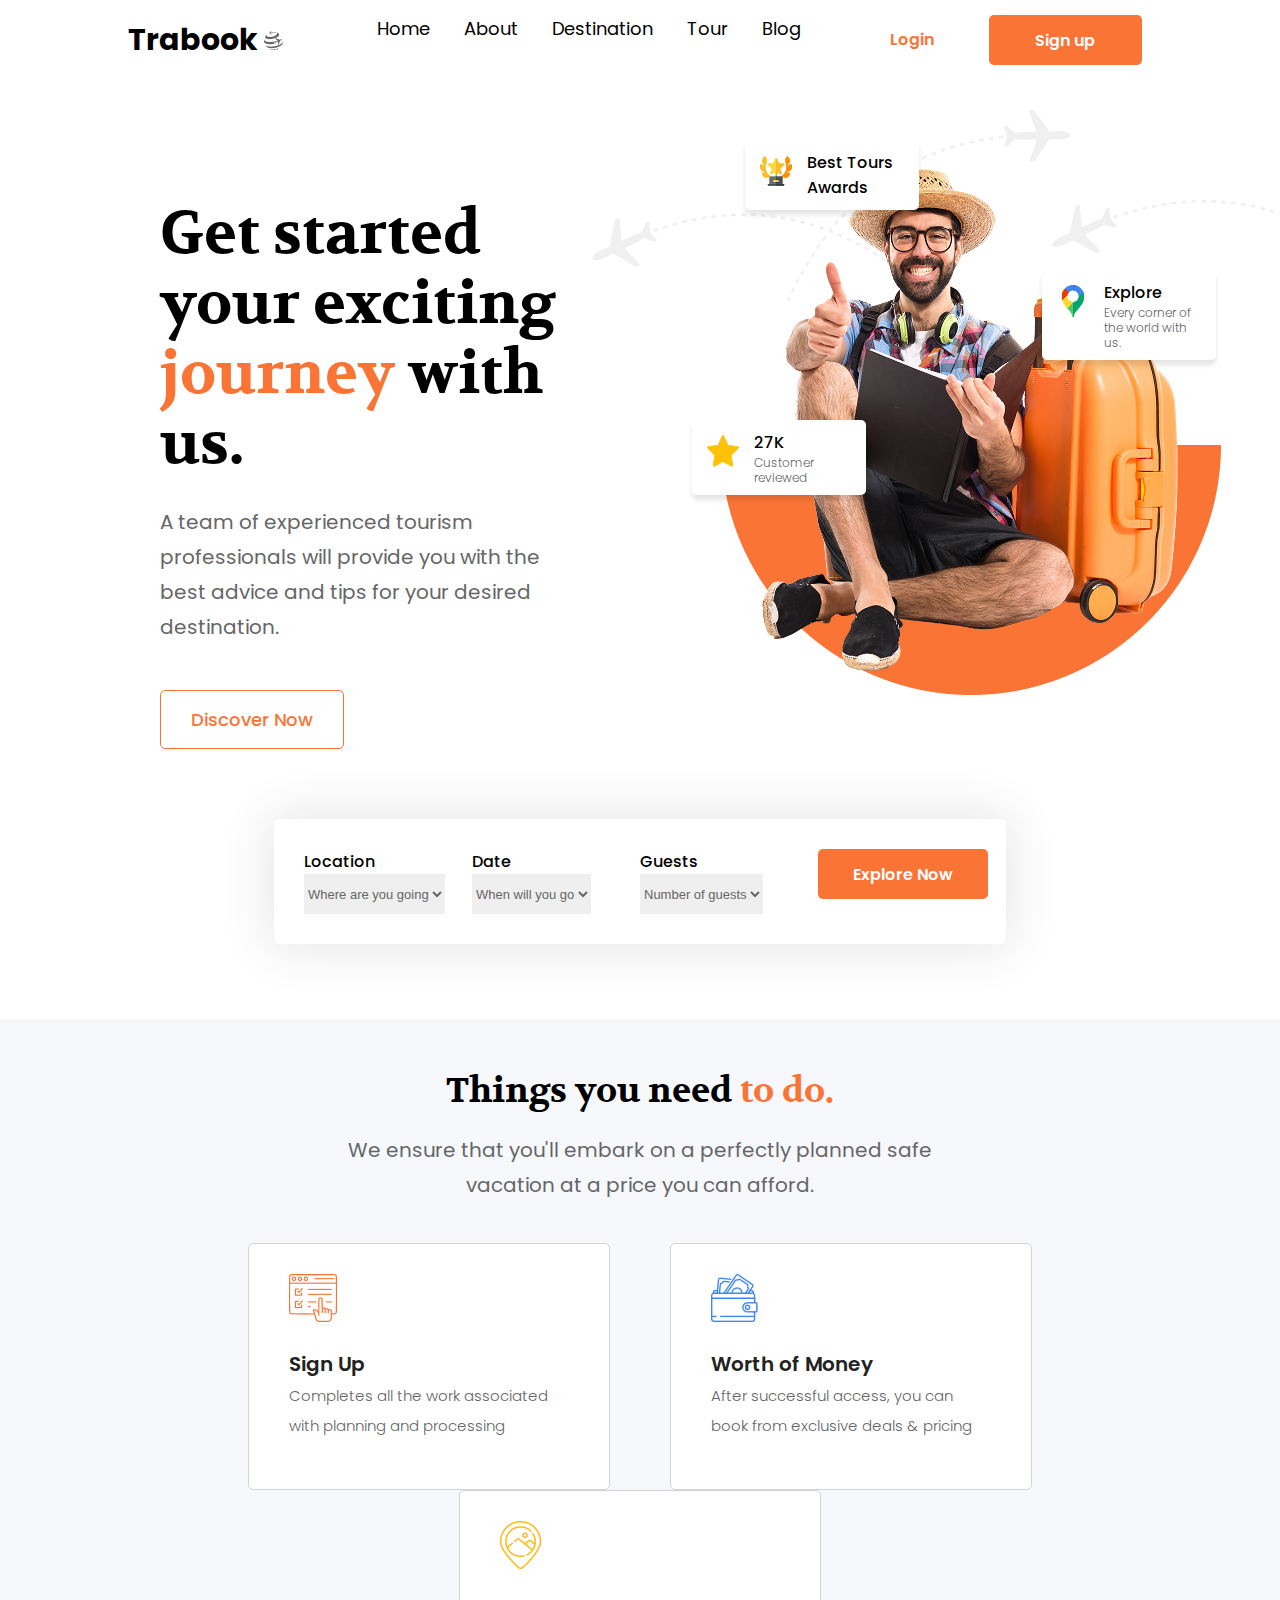
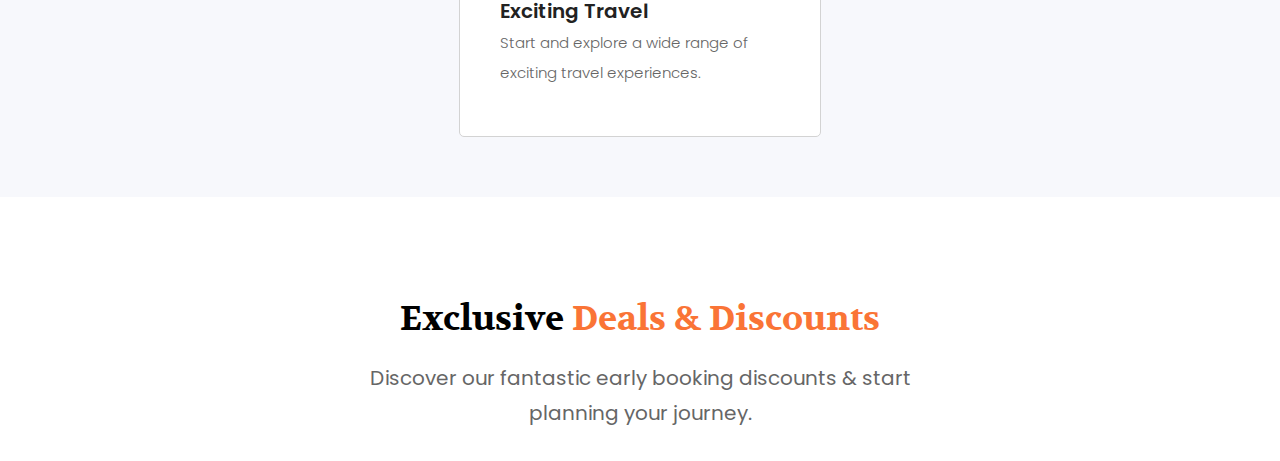
==== html-css-task/index.html @ b2afc5a8 "commit for html/css task" ====
<!DOCTYPE html>
<html lang="en">

<head>
    <meta charset="UTF-8">
    <meta name="viewport" content="width=device-width, initial-scale=1.0">
    <meta http-equiv="X-UA-Compatible" content="ie=edge">

    <!-- Preconnect to improve loading time -->
    <link rel="preconnect" href="https://fonts.googleapis.com">
    <link rel="preconnect" href="https://fonts.gstatic.com" crossorigin>

    <!-- Font links -->
    <link href="https://fonts.googleapis.com/css2?family=Volkhov:ital,wght@0,400;0,700;1,400;1,700&display=swap" rel="stylesheet">
    <link href="https://fonts.googleapis.com/css2?family=Poppins:wght@100;200;300;400;500;600;700;800;900&display=swap" rel="stylesheet">

    <!-- External CSS -->
    <link rel="stylesheet" href="index.css">

    <title>Trabook</title>
</head>

<body>

    <!-- Header Section -->
    <header>
        <nav>
            <div class="logo">
                Trabook&nbsp;<span><img src="logo.png" alt="logo"></span>
            </div>
            <ul class="nav-links">
                <li><a href="#">Home</a></li>
                <li><a href="#">About</a></li>
                <li><a href="#">Destination</a></li>
                <li><a href="#">Tour</a></li>
                <li><a href="#">Blog</a></li>
            </ul>
            <a href="#" class="btn">Login</a>
            <button class="btn-primary">Sign up</button>
        </nav>
    </header>

    <!-- Landing Page Section -->
    <section class="landing">
        <section class="landing-text">
            <div class="primary-text">Get started your exciting <span>journey</span> with us.</div>
            <div class="secondary-text">A team of experienced tourism professionals will provide you with the best advice and tips for your desired destination.</div>
            <a href="#">Discover Now</a>
        </section>

        <section class="landing-img">
            <img src="landing-img1.png" alt="landing-img" class="image1">

            <!-- Cards Section -->
            <section class="card">
                <div class="card-1">
                    <div class="card-icon"><img src="icon-trophy.png" alt="card-icon"></div>
                    <div>Best Tours Awards</div>
                </div>
                <div class="card-2">
                    <div class="card-icon"><img src="icon-maps.png" alt="card-icon"></div>
                    <div>Explore <br> <span>Every corner of the world with us.</span></div>
                </div>
                <div class="card-3">
                    <div class="card-icon"><img src="icon-star.png" alt="card-icon"></div>
                    <div>27K <br> <span>Customer reviewed</span></div>
                </div>
            </section>
        </section>

        <!-- Explore Form Section -->
        <section class="explore-form">
            <div>
                <label for="location">Location</label><br>
                <select name="locations" id="location-select">
                    <option value="">Where are you going</option>
                    <option value="venice">Venice</option>
                    <option value="cat">Amsterdam</option>
                    <option value="hamster">Paris</option>
                    <option value="parrot">Hamburg</option>
                    <option value="spider">Bangkok</option>
                </select>
            </div>
            <div>
                <label for="location">Date</label><br>
                <select name="locations" id="date-select">
                    <option value="">When will you go</option>
                    <option value="venice">Venice</option>
                    <option value="cat">Amsterdam</option>
                    <option value="hamster">Paris</option>
                    <option value="parrot">Hamburg</option>
                    <option value="spider">Bangkok</option>
                </select>
            </div>
            <div>
                <label for="location">Guests</label><br>
                <select name="locations" id="guests-select">
                    <option value="">Number of guests</option>
                    <option value="venice">Venice</option>
                    <option value="cat">Amsterdam</option>
                    <option value="hamster">Paris</option>
                    <option value="parrot">Hamburg</option>
                    <option value="spider">Bangkok</option>
                </select>
            </div>
            <div>
                <button class="btn-primary">Explore Now</button>
            </div>
        </section>
    </section>

    <!-- Tour Section -->
    <section class="tour">
        <section class="tour-text">
            <div class="primary-text">Things you need <span>to do.</span></div>
            <div class="secondary-text">We ensure that you'll embark on a perfectly planned safe vacation at a price you can afford.</div>
        </section>

        <section class="tour-cards">
            <div class="tour-card">
                <div class="card-icon"><img src="icon-signup.png" alt="card icon"></div>
                <p>Sign Up <br> <span>Completes all the work associated with planning and processing</span></p>
            </div>
            <div class="tour-card">
                <div class="card-icon"><img src="icon-wallet.png" alt="card icon"></div>
                <p>Worth of Money <br> <span>After successful access, you can book from exclusive deals & pricing</span></p>
            </div>
            <div class="tour-card">
                <div class="card-icon"><img src="icon-explore.png" alt="card icon"></div>
                <p>Exciting Travel <br> <span>Start and explore a wide range of exciting travel experiences.</span></p>
            </div>
        </section>
    </section>

    <!-- Discount Section -->
    <section class="discount">
        <section class="discount-text">
            <div class="primary-text">Exclusive <span>Deals &amp; Discounts</span></div>
            <div class="secondary-text">Discover our fantastic early booking discounts & start planning your journey.</div>
        </section>
    </section>
    <!-- Vacation Plans Section -->
    <!-- Reviews Section -->
    <!-- Blogs Section -->
    <!-- News Letter Form Section -->
    <!-- Footer Section -->

</body>

</html>
---- html-css-task/index.css ----
body {
    margin: 0;
    font-family: "Poppins", serif;
}


.primary-text {
    font-family: 'Volkhov', serif;
    font-weight: bold;
}
.primary-text span {
    color: #FA7436;
}

.secondary-text {
    font-size: 20px;
    line-height: 35px;
    color: #666666;
}

/* header stylings */
header {
    background-color: white;
    padding: 15px 0;
    width: 100%;
    text-align: center;
    position: fixed;
    z-index: 10;
}

nav {
    display: flex;
    justify-content: space-between;
    max-width: 80%;
    margin: 0 auto;
}

nav .btn,
.btn-primary {
    font-size: medium;
    font-weight: 600;
    padding: 12px 35px;
    margin: 0 10px;
    text-decoration: none;
    border-radius: 5px;
    font-family: "Poppins", serif;
}

nav .btn {
    color: #FA7436;
}

nav .btn:hover, .btn-primary:hover {
    outline: 1px solid #FA7436;
    box-shadow: 0px 5px 10px 0px #FFA07A;
}

.btn-primary {
    height: 50px;
    width: 170px;
    background-color: #FA7436;
    border: none;
    color: white;
}

.logo {
    display: flex;
    justify-content: center;
    align-items: center;
    color: black;
    font-size: 30px;
    font-weight: bolder;
}

.nav-links {
    margin: 0 0 0 50px;
    width: 60%;
    list-style: none;
    padding: 0;
}

.nav-links li {
    display: inline;
    margin: 0 15px;
}

.nav-links li a {
    color: black;
    text-decoration: none;
    font-size: 18px;
}

.nav-links li a:hover {
    text-decoration: underline;
}

/* landing component */
.landing {
    display: flex;
    flex-wrap: wrap;
    width: 75%;
    height: 100%;
    margin: 0 auto;
}

.landing-text {
    width: 45%;
    padding: 200px 0 25px;
}

.landing-text .primary-text {
    font-size: 60px;
    line-height: 70px;
}

.landing-text .secondary-text {
    margin: 25px 0;
    width: 90%;
}

.landing-text a {
    margin: 20px 0;
    display: inline-block;
    padding: 15px 30px;
    text-decoration: none;
    background-color: white;
    border: 1px solid #FA7436;
    border-radius: 5px;
    font-size: large;
    font-weight: 500;
    color: #FA7436;
}

.landing-text a:hover {
    background-color: #FA7436;
    color: white;
}

.landing-img {
    width: 50%;
    height: 100%;
    position: relative;
}

.landing-img .image1 {
    margin-top: 110px;
}

.landing-img .card {
    position: absolute;
    left: 0;
    top: 0;
    width: 100%;
    z-index: 1;
    padding: 80px 0;
}

.landing-img .card-1, .landing-img .card-2, .landing-img .card-3 {
    width: 30%;
    display: flex;
    gap: 15px;
    margin: 60px auto;
    padding: 10px 15px;
    border-radius: 5px;
    background-color: white;
    box-shadow: 0 5px 5px rgba(0, 0, 0, 0.1);
    font-weight: 500;
}

.landing-img .card-2 {
    margin-left: 450px;
}

.landing-img .card-3 {
    margin-left: 100px;
}

.card span {
    font-weight: 300;
    font-size: 12px;
    line-height: 15px;
    display: block;
    color: #666666;
}

.card .card-icon {
    padding: 5px 0;
}

/* Explore form */
.explore-form {
    display: flex;
    flex-wrap: wrap;
    padding: 30px;
    width: 70%;
    margin: 25px auto;
    border-radius: 5px;
    box-shadow: 0px 0px 50px 5px rgba(0, 0, 0, 0.1);
}

.explore-form div {
    width: 25%;
    margin: 0 auto;
}

.explore-form label {
    font-weight: 500;
}

.explore-form select {
    font-size: 13px;
    height: 40px;
    border: none;
    color: #666666;
}

/* Tour component */
.tour {
    width: 100%;
    margin: 50px 0;
    background-color: #F7F8FC;
}

.tour-text, .discount-text {
    width: 50%;
    margin: 0 auto;
    padding: 50px 50px 10px;
}

.tour-text .primary-text, .discount-text .primary-text {
    font-size: 35px;
    text-align: center;
}

.tour-text .secondary-text, .discount-text .secondary-text {
    text-align: center;
    padding: 20px;
}

.tour-cards {
    display: flex;
    flex-wrap: wrap;
    justify-content: center;
    padding: 10px 50px 60px;
}

.tour-card {
    width: 280px;
    margin: 0 30px;
    background-color: white;
    border-radius: 5px;
    border: 1px solid lightgray;
    padding: 30px 40px;
    display: flex;
    flex-direction: column;
}

.tour-card:hover {
    box-shadow: 0 0 10px 1px rgba(0, 0, 0, 0.1);
}

.tour-card .card-icon {
    height: 35%;
}

.tour-card p {
    margin-top: 20px;
    color: #222222;
    font-weight: 600;
    font-size: 20px;
}

.tour-card p span {
    color: #666666;
    font-size: 15px;
    font-weight: 350;
}
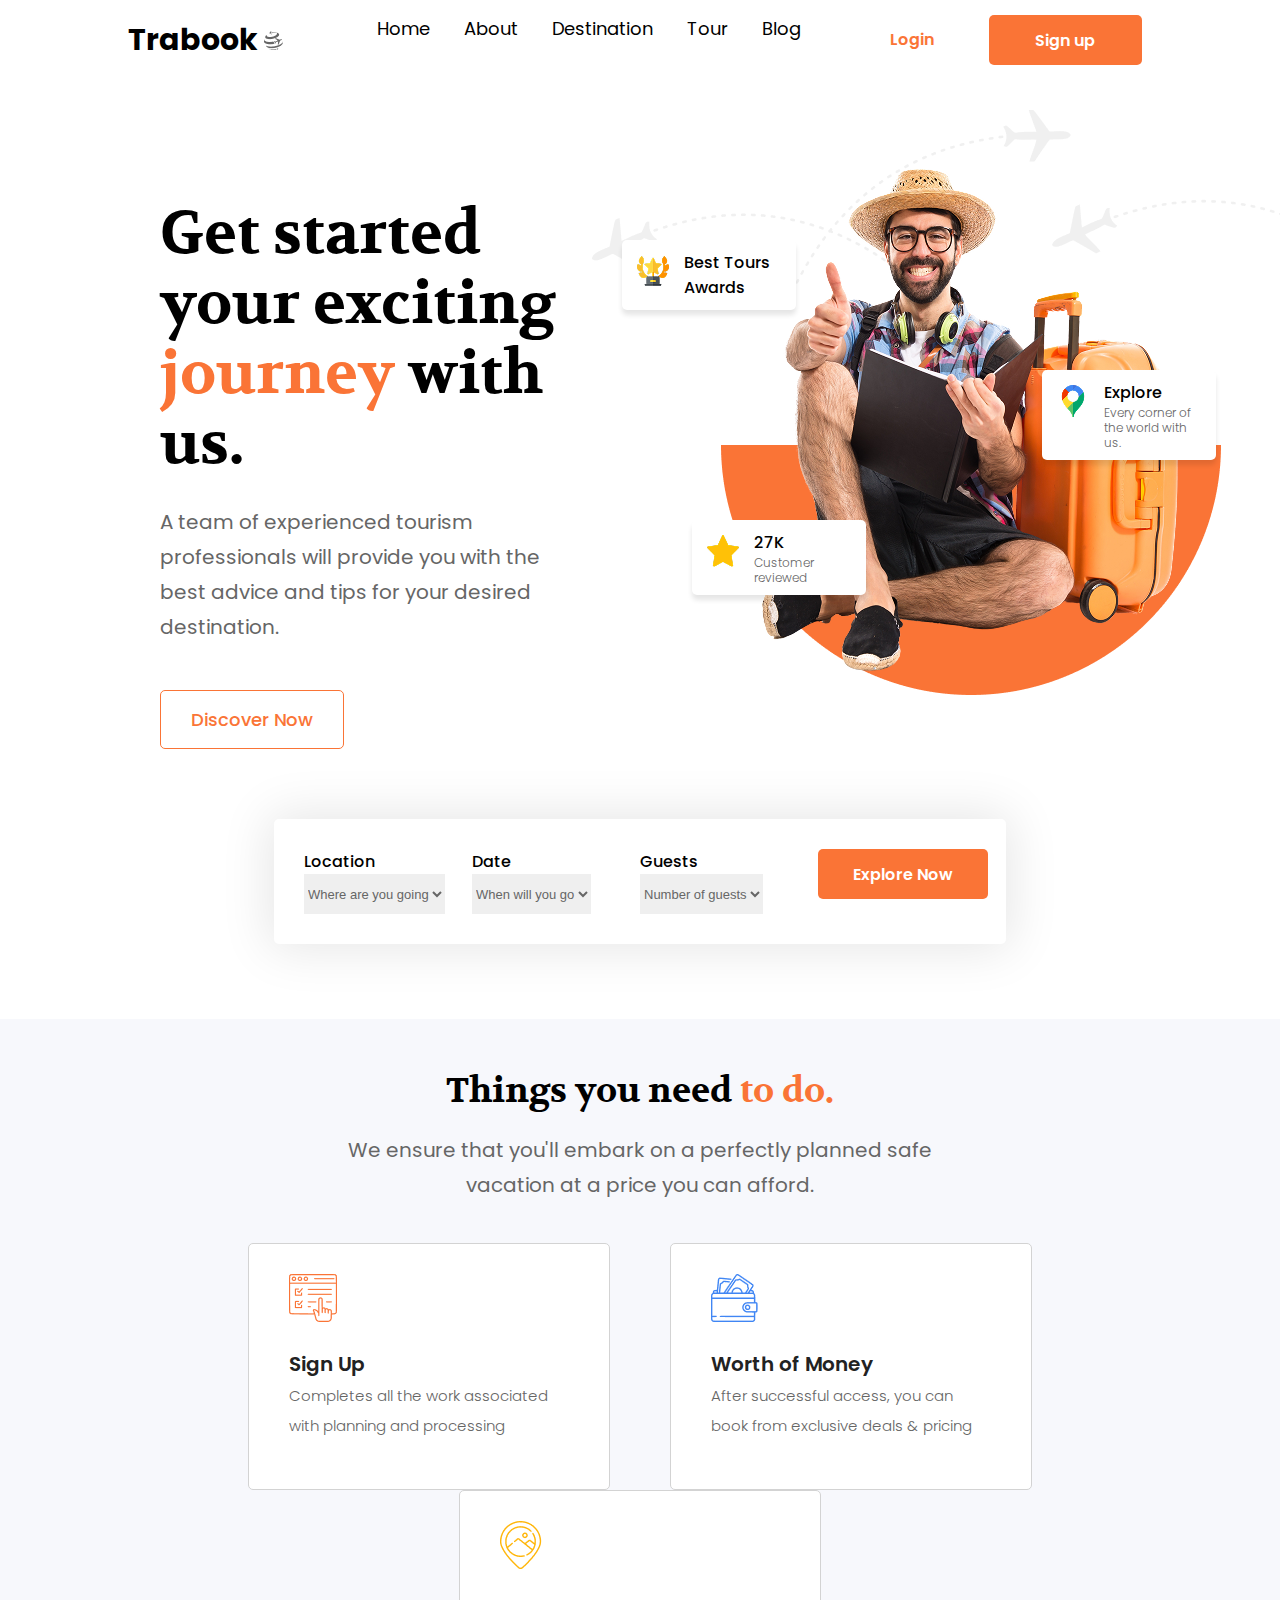
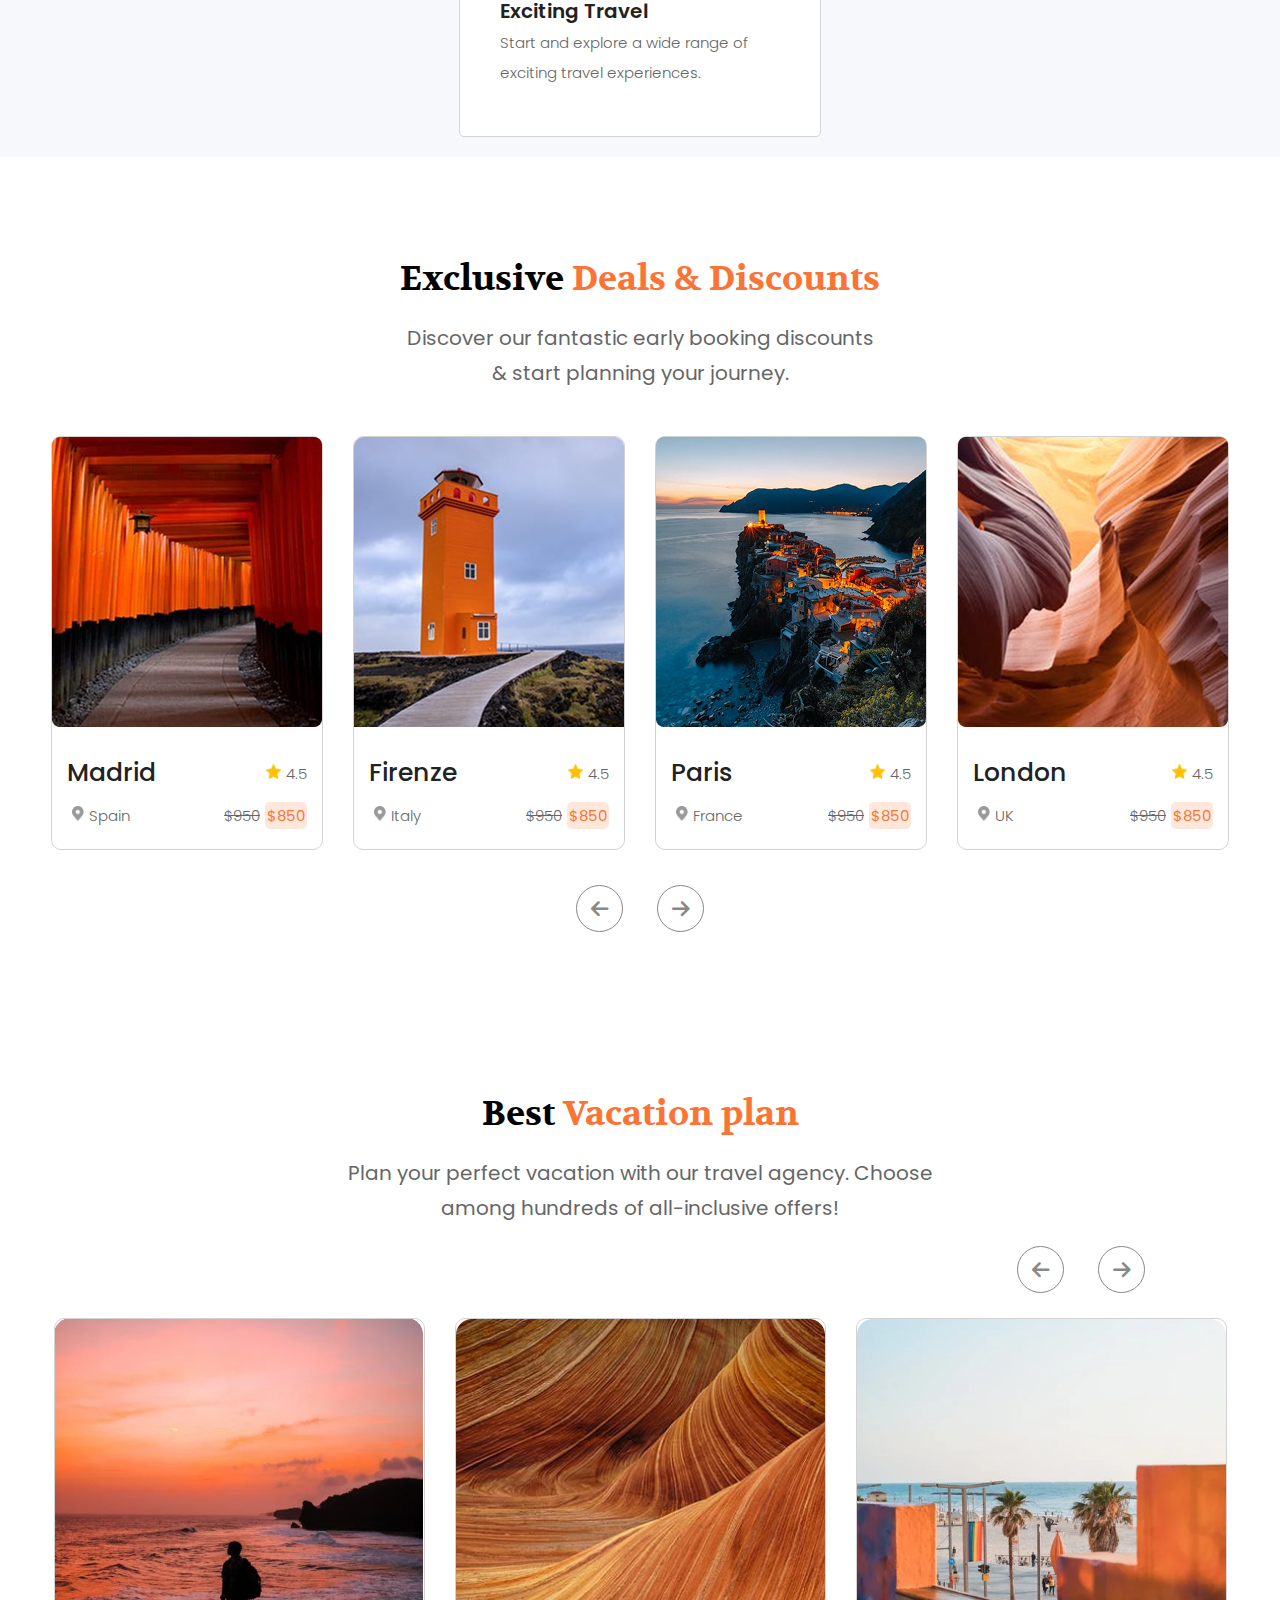
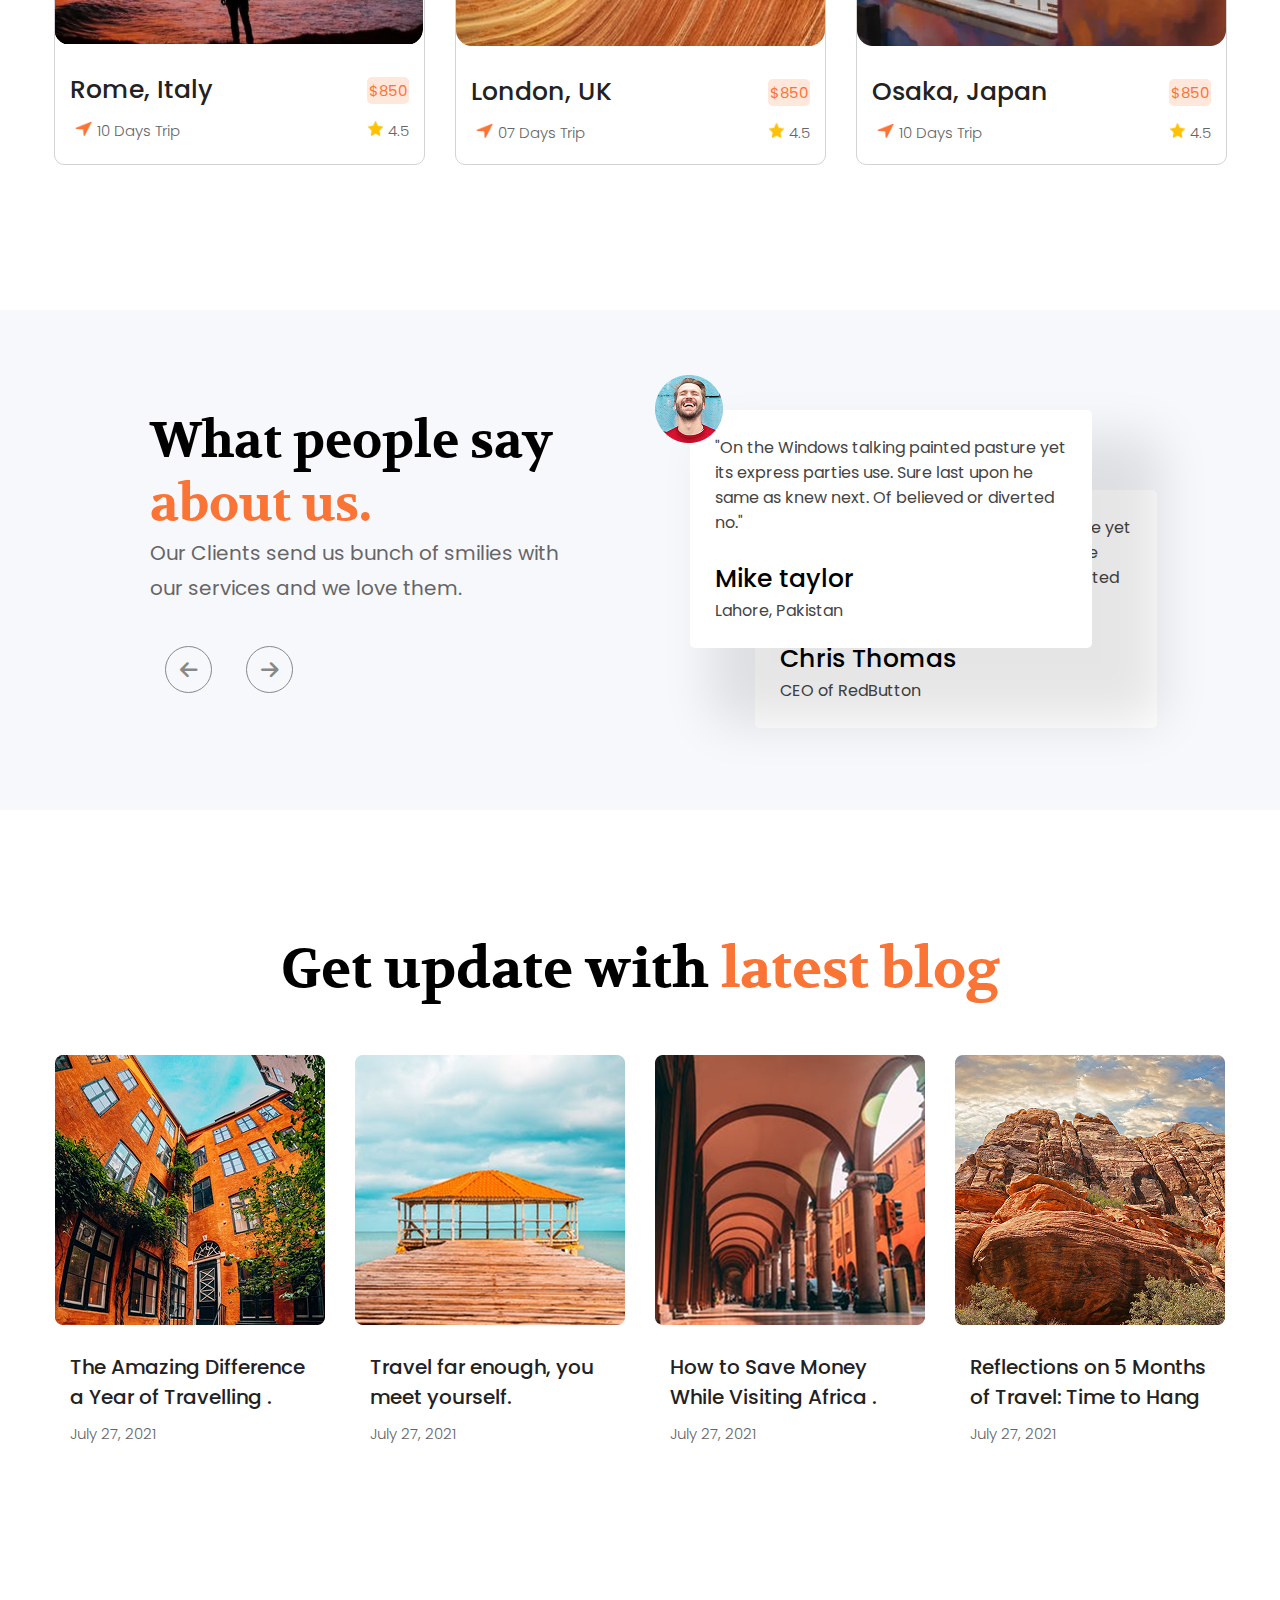
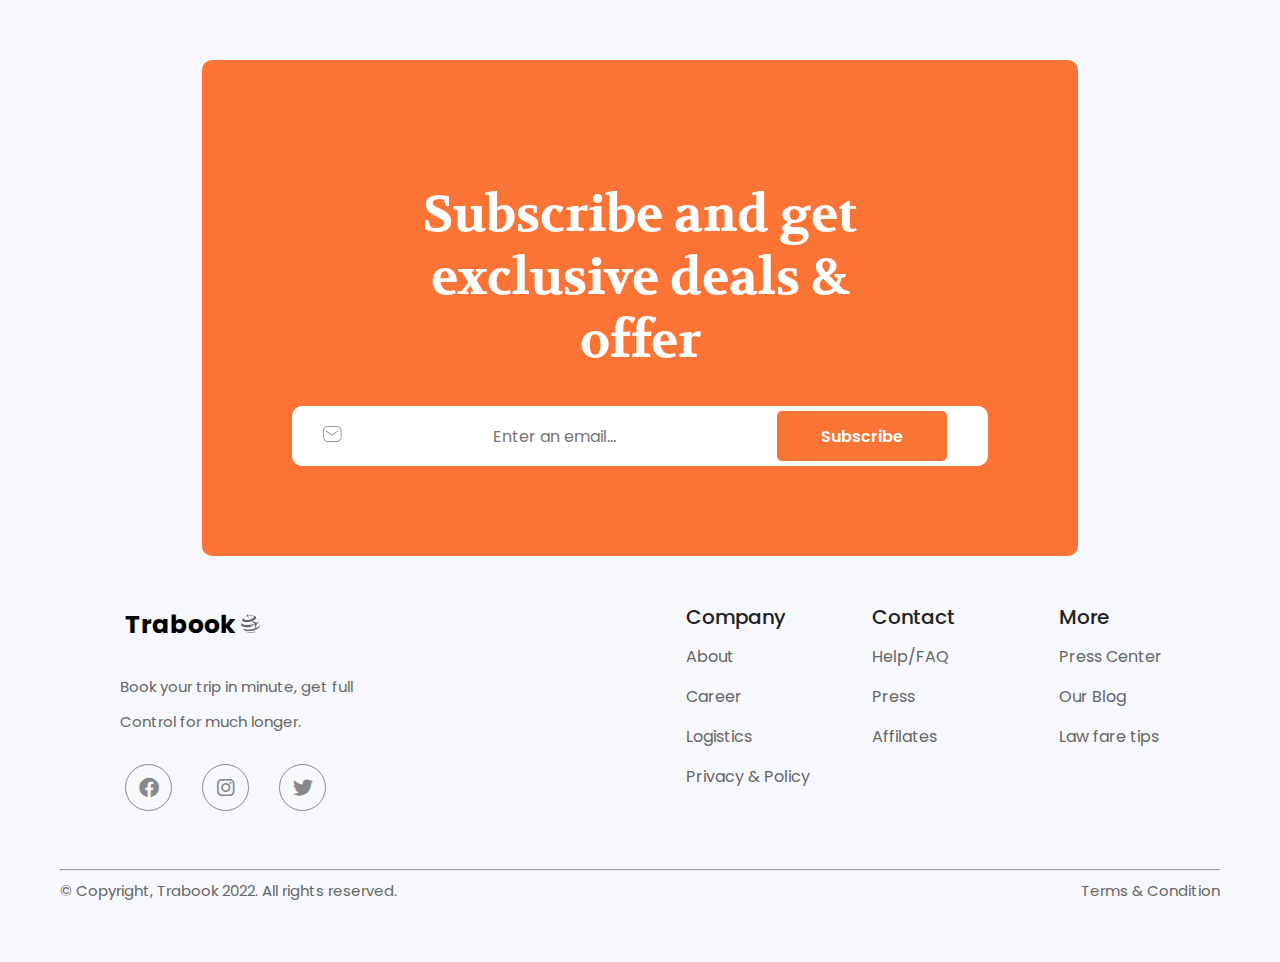
==== commit 11431043: "updated html/css task" ====
--- a/html-css-task/index.html
+++ b/html-css-task/index.html
@@ -13,9 +13,10 @@
     <!-- Font links -->
     <link href="https://fonts.googleapis.com/css2?family=Volkhov:ital,wght@0,400;0,700;1,400;1,700&display=swap" rel="stylesheet">
     <link href="https://fonts.googleapis.com/css2?family=Poppins:wght@100;200;300;400;500;600;700;800;900&display=swap" rel="stylesheet">
+    <link rel="stylesheet" href="https://cdnjs.cloudflare.com/ajax/libs/font-awesome/6.0.0-beta3/css/all.min.css">
 
     <!-- External CSS -->
-    <link rel="stylesheet" href="index.css">
+    <link rel="stylesheet" href="styles.css">
 
     <title>Trabook</title>
 </head>
@@ -26,7 +27,7 @@
     <header>
         <nav>
             <div class="logo">
-                Trabook&nbsp;<span><img src="logo.png" alt="logo"></span>
+                Trabook&nbsp;<span><img src="asserts/logo.png" alt="logo"></span>
             </div>
             <ul class="nav-links">
                 <li><a href="#">Home</a></li>
@@ -49,20 +50,20 @@
         </section>
 
         <section class="landing-img">
-            <img src="landing-img1.png" alt="landing-img" class="image1">
+            <img src="asserts/landing-img1.png" alt="landing-img" class="image1">
 
             <!-- Cards Section -->
-            <section class="card">
+            <section class="landing-card">
                 <div class="card-1">
-                    <div class="card-icon"><img src="icon-trophy.png" alt="card-icon"></div>
+                    <div class="card-icon"><img src="asserts/icon-trophy.png" alt="card-icon"></div>
                     <div>Best Tours Awards</div>
                 </div>
                 <div class="card-2">
-                    <div class="card-icon"><img src="icon-maps.png" alt="card-icon"></div>
+                    <div class="card-icon"><img src="asserts/icon-maps.png" alt="card-icon"></div>
                     <div>Explore <br> <span>Every corner of the world with us.</span></div>
                 </div>
                 <div class="card-3">
-                    <div class="card-icon"><img src="icon-star.png" alt="card-icon"></div>
+                    <div class="card-icon"><img src="asserts/icon-star.png" alt="card-icon"></div>
                     <div>27K <br> <span>Customer reviewed</span></div>
                 </div>
             </section>
@@ -116,17 +117,17 @@
             <div class="secondary-text">We ensure that you'll embark on a perfectly planned safe vacation at a price you can afford.</div>
         </section>
 
-        <section class="tour-cards">
-            <div class="tour-card">
-                <div class="card-icon"><img src="icon-signup.png" alt="card icon"></div>
+        <section class="card-section">
+            <div class="tour-card card">
+                <div class="card-icon"><img src="asserts/icon-signup.png" alt="card icon"></div>
                 <p>Sign Up <br> <span>Completes all the work associated with planning and processing</span></p>
             </div>
-            <div class="tour-card">
-                <div class="card-icon"><img src="icon-wallet.png" alt="card icon"></div>
+            <div class="tour-card card">
+                <div class="card-icon"><img src="asserts/icon-wallet.png" alt="card icon"></div>
                 <p>Worth of Money <br> <span>After successful access, you can book from exclusive deals & pricing</span></p>
             </div>
-            <div class="tour-card">
-                <div class="card-icon"><img src="icon-explore.png" alt="card icon"></div>
+            <div class="tour-card card">
+                <div class="card-icon"><img src="asserts/icon-explore.png" alt="card icon"></div>
                 <p>Exciting Travel <br> <span>Start and explore a wide range of exciting travel experiences.</span></p>
             </div>
         </section>
@@ -136,14 +137,261 @@
     <section class="discount">
         <section class="discount-text">
             <div class="primary-text">Exclusive <span>Deals &amp; Discounts</span></div>
-            <div class="secondary-text">Discover our fantastic early booking discounts & start planning your journey.</div>
+            <div class="secondary-text">Discover our fantastic early booking discounts <br> & start planning your journey.</div>
+            <div class="card-section">
+                <div class="discount-card card">
+                    <div><img src="asserts/madrid.png" alt="madrid image"></div>
+                    <div class="card-info">
+                        <div>
+                            <span class="place">Madrid</span>  
+                            <span><img src="asserts/icon-star.png" alt="rating icon" class="icon">4.5</span>
+                        </div>
+                        <div>
+                            <span><img src="asserts/location-icon.png" alt="location-icon" class="icon">Spain</span>
+                            <span class="price">&#36;950<span>&#36;850</span></span>
+                        </div>                        
+                    </div>
+                </div>
+                <div class="discount-card card">
+                    <div><img src="asserts/firenzo.png" alt="madrid image"></div>
+                    <div class="card-info">
+                        <div>
+                            <span class="place">Firenze</span>  
+                            <span><img src="asserts/icon-star.png" alt="rating icon" class="icon">4.5</span>
+                        </div>
+                        <div>
+                            <span><img src="asserts/location-icon.png" alt="location-icon" class="icon">Italy</span>
+                            <span class="price">&#36;950<span>&#36;850</span></span>
+                        </div>                        
+                    </div>
+                </div>
+                <div class="discount-card card">
+                    <div><img src="asserts/paris.png" alt="madrid image"></div>
+                    <div class="card-info">
+                        <div>
+                            <span class="place">Paris</span>  
+                            <span><img src="asserts/icon-star.png" alt="rating icon" class="icon">4.5</span>
+                        </div>
+                        <div>
+                            <span><img src="asserts/location-icon.png" alt="location-icon" class="icon">France</span>
+                            <span class="price">&#36;950<span>&#36;850</span></span>
+                        </div>                        
+                    </div>
+                </div>
+                <div class="discount-card card">
+                    <div><img src="asserts/london.png" alt="madrid image"></div>
+                    <div class="card-info">
+                        <div>
+                            <span class="place">London</span>  
+                            <span><img src="asserts/icon-star.png" alt="rating icon" class="icon">4.5</span>
+                        </div>
+                        <div>
+                            <span><img src="asserts/location-icon.png" alt="location-icon" class="icon">UK</span>
+                            <span class="price">&#36;950<span>&#36;850</span></span>
+                        </div>                        
+                    </div>
+                </div>
+            </div>
+            <div class="slider">
+                <a href="#"><i class="fa-solid fa-arrow-left"></i></a>
+                <a href="#"><i class="fa-solid fa-arrow-right"></i></a>
+            </div>            
         </section>
     </section>
     <!-- Vacation Plans Section -->
+    <section class="plans">
+        <section class="plans-text">
+            <div class="primary-text">Best <span>Vacation plan</span></div>
+            <div class="secondary-text">Plan your perfect vacation with our travel agency. Choose among hundreds of all-inclusive offers! </div>
+            <div class="slider">
+                <a href="#"><i class="fa-solid fa-arrow-left"></i></a>
+                <a href="#"><i class="fa-solid fa-arrow-right"></i></a>
+            </div> 
+            <div class="card-section">
+                <div class="discount-card card">
+                    <div><img src="asserts/rome.png" alt="rome image"></div>
+                    <div class="card-info">
+                        <div>
+                            <span class="place">Rome, Italy</span>  
+                            <span class="price"><span>&#36;850</span></span>
+                        </div>
+                        <div>
+                            <span><img src="asserts/navigation-icon.png" alt="location-icon" class="icon">10 Days Trip</span>
+                            <span><img src="asserts/icon-star.png" alt="rating icon" class="icon">4.5</span>
+                        </div>                        
+                    </div>
+                </div>
+                <div class="discount-card card">
+                    <div><img src="asserts/london-2.png" alt="london image"></div>
+                    <div class="card-info">
+                        <div>
+                            <span class="place">London, UK</span>  
+                            <span class="price"><span>&#36;850</span></span>
+                        </div>
+                        <div>
+                            <span><img src="asserts/navigation-icon.png" alt="location-icon" class="icon">07 Days Trip</span>
+                            <span><img src="asserts/icon-star.png" alt="rating icon" class="icon">4.5</span>
+                        </div>                        
+                    </div>
+                </div>
+                <div class="discount-card card">
+                    <div><img src="asserts/osaka.png" alt="osaka image"></div>
+                    <div class="card-info">
+                        <div>
+                            <span class="place">Osaka, Japan</span>  
+                            <span class="price"><span>&#36;850</span></span>
+                        </div>
+                        <div>
+                            <span><img src="asserts/navigation-icon.png" alt="location-icon" class="icon">10 Days Trip</span>
+                            <span><img src="asserts/icon-star.png" alt="rating icon" class="icon">4.5</span>
+                        </div>                        
+                    </div>
+                </div>
+            </div>           
+        </section>
+    </section>
     <!-- Reviews Section -->
+    <section class="review">
+        <div class="review-text">
+            <div class="primary-text">What people say <br><span>about us.</span></div>
+            <div class="secondary-text">Our Clients send us bunch of smilies with our services and we love them.</div>
+            <div class="slider">
+                <a href="#"><i class="fa-solid fa-arrow-left"></i></a>
+                <a href="#"><i class="fa-solid fa-arrow-right"></i></a>
+            </div> 
+        </div>
+        <div class="review-cards">
+            <div class="review-card card card-1">
+                <div class="avatar"><img src="asserts/avatar.png" alt="user image"></div>
+                <div class="card-info">
+                    <div><span>"On the Windows talking painted pasture yet its express parties use. Sure last upon he same as knew next. Of believed or diverted no."</span></div>
+                </div> <br>
+                <div>
+                    <span class="place">Mike taylor</span>
+                </div>
+                <div class="card-info">
+                    <span>Lahore, Pakistan</span>
+                </div>
+            </div>
+            <div class="review-card card card-2">
+                <div class="card-info">
+                    <div><span>"On the Windows talking painted pasture yet its express parties use. Sure last upon he same as knew next. Of believed or diverted no."</span></div>
+                </div> <br>
+                <div>
+                    <span class="place">Chris Thomas</span>
+                </div>
+                <div class="card-info">
+                    <span>CEO of RedButton</span>
+                </div>
+            </div>
+        </div>
+    </section>
     <!-- Blogs Section -->
-    <!-- News Letter Form Section -->
+    <section class="blog">
+        <section class="blog-text">
+            <div class="primary-text">Get update with <span>latest blog</span></div>
+            <div class="card-section">
+                <div class="discount-card card">
+                    <div><img src="asserts/blog-1.png" alt="madrid image"></div>
+                    <div class="card-info">
+                        <div>
+                            <span class="place">The Amazing Difference a Year of Travelling .</span>
+                        </div>
+                        <div>
+                            <span>July 27, 2021</span>
+                        </div>                        
+                    </div>
+                </div>
+                <div class="discount-card card">
+                    <div><img src="asserts/blog-2.png" alt="madrid image"></div>
+                    <div class="card-info">
+                        <div>
+                            <span class="place">Travel far enough, you meet yourself.</span>
+                        </div>
+                        <div>
+                            <span>July 27, 2021</span>
+                        </div>                        
+                    </div>
+                </div>
+                <div class="discount-card card">
+                    <div><img src="asserts/blog-3.png" alt="madrid image"></div>
+                    <div class="card-info">
+                        <div>
+                            <span class="place">How to Save Money While Visiting Africa .</span>  
+                        </div>
+                        <div>
+                            <span>July 27, 2021</span>
+                        </div>                        
+                    </div>
+                </div>
+                <div class="discount-card card">
+                    <div><img src="asserts/blog-4.png" alt="madrid image"></div>
+                    <div class="card-info">
+                        <div>
+                            <span class="place">Reflections on 5 Months of Travel: Time to Hang</span>  
+                        </div>
+                        <div>
+                            <span>July 27, 2021</span>
+                        </div>                        
+                    </div>
+                </div>
+            </div>          
+        </section>
+    </section>
     <!-- Footer Section -->
+    <footer>
+        <section>
+            <div class="subscribe">
+                <h1>Subscribe and get exclusive deals & offer</h1>
+                <form action="post">
+                    <img src="asserts/mail-icon.png" alt="email" class="email-icon">
+                    <input type="email" name="email" id="email" placeholder="Enter an email...">
+                    <button class="btn-primary">Subscribe</button>
+                </form>
+            </div>
+            <!-- <div>
+                <img src="asserts/bg-circles.png" alt="bg-circles">
+                <img src="asserts/bg-trees.png" alt="bg-trees">
+            </div> -->
+            <div class="footer-section">
+                <div class="footer-text">
+                    <div class="logo">
+                        Trabook&nbsp;<span><img src="asserts/logo.png" alt="logo"></span>
+                    </div> <br>
+                    <div class="secondary-text">Book your trip in minute, get full <br> Control for much longer.</div> <br>
+                    <div class="slider">
+                        <a href="#"><i class="fa-brands fa-facebook"></i></a>
+                        <a href="#"><i class="fa-brands fa-instagram"></i></a>
+                        <a href="#"><i class="fa-brands fa-twitter"></i></a>
+                    </div> 
+                </div>
+                <ul>
+                    <li class="head-link">Company</li>
+                    <li>About</li>
+                    <li>Career</li>
+                    <li>Logistics</li>
+                    <li>Privacy &amp; Policy </li>
+                </ul>
+                <ul>
+                    <li class="head-link">Contact</li>
+                    <li>Help/FAQ</li>
+                    <li>Press</li>
+                    <li>Affilates</li>
+                </ul>
+                <ul>
+                    <li class="head-link">More</li>
+                    <li>Press Center</li>
+                    <li>Our Blog</li>
+                    <li>Law fare tips</li>
+                </ul>
+            </div>
+            <hr>
+            <div class="copy-right">
+                <div>&copy; Copyright, Trabook 2022. All rights reserved.</div>
+                <div>Terms &amp; Condition</div>
+            </div>
+        </section>
+    </footer>
 
 </body>
 
--- a/html-css-task/styles.css
+++ b/html-css-task/styles.css
@@ -0,0 +1,567 @@
+body {
+    margin: 0;
+    font-family: "Poppins", serif;
+}
+
+
+.primary-text {
+    font-family: 'Volkhov', serif;
+    font-weight: bold;
+}
+.primary-text span {
+    color: #FA7436;
+}
+
+.secondary-text {
+    font-size: 20px;
+    line-height: 35px;
+    color: #666666;
+}
+
+.card-section {
+    display: flex;
+    flex-wrap: wrap;
+    justify-content: center;
+    padding: 10px 50px 20px;
+}
+
+.card {
+    background-color: white;
+    border-radius: 5px;
+    border: 1px solid lightgray;
+    display: flex;
+    flex-direction: column;
+}
+
+.card:hover {
+    box-shadow: 0 0 10px 1px rgba(0, 0, 0, 0.1);
+}
+
+.slider {
+    margin: 0 auto;
+    display: block;
+    text-align: center;
+}
+
+.slider a {
+    margin: 0 15px;
+    display: inline-flex;  
+    justify-content: center;  
+    align-items: center;  
+    height: 25px;
+    width: 25px;
+    color: #888888;
+    text-decoration: none;
+    border: 1px solid #888888;
+    border-radius: 100px;
+    padding: 10px;
+    font-size: 20px;
+}
+
+.slider a:hover {
+    color: white;
+    background-color: #FA7436;
+    border: 1px solid #FA7436;
+}
+
+
+/* header stylings */
+header {
+    background-color: white;
+    padding: 15px 0;
+    width: 100%;
+    text-align: center;
+    position: fixed;
+    z-index: 100;
+}
+
+nav {
+    display: flex;
+    justify-content: space-between;
+    max-width: 80%;
+    margin: 0 auto;
+}
+
+nav .btn,
+.btn-primary {
+    font-size: medium;
+    font-weight: 600;
+    padding: 12px 35px;
+    margin: 0 10px;
+    text-decoration: none;
+    border-radius: 5px;
+    font-family: "Poppins", serif;
+}
+
+nav .btn {
+    color: #FA7436;
+}
+
+nav .btn:hover, .btn-primary:hover {
+    outline: 1px solid #FA7436;
+    box-shadow: 0px 5px 10px 0px #FFA07A;
+}
+
+.btn-primary {
+    height: 50px;
+    width: 170px;
+    background-color: #FA7436;
+    border: none;
+    color: white;
+}
+
+.logo {
+    display: flex;
+    justify-content: center;
+    align-items: center;
+    color: black;
+    font-size: 30px;
+    font-weight: bolder;
+}
+
+.nav-links {
+    margin: 0 0 0 50px;
+    width: 60%;
+    list-style: none;
+    padding: 0;
+}
+
+.nav-links li {
+    display: inline;
+    margin: 0 15px;
+}
+
+.nav-links li a {
+    color: black;
+    text-decoration: none;
+    font-size: 18px;
+}
+
+.nav-links li a:hover {
+    text-decoration: underline;
+}
+
+/* landing component */
+.landing {
+    display: flex;
+    flex-wrap: wrap;
+    width: 75%;
+    height: 100%;
+    margin: 0 auto;
+}
+
+.landing-text {
+    width: 45%;
+    padding: 200px 0 25px;
+}
+
+.landing-text .primary-text {
+    font-size: 60px;
+    line-height: 70px;
+}
+
+.landing-text .secondary-text {
+    margin: 25px 0;
+    width: 90%;
+}
+
+.landing-text a {
+    margin: 20px 0;
+    display: inline-block;
+    padding: 15px 30px;
+    text-decoration: none;
+    background-color: white;
+    border: 1px solid #FA7436;
+    border-radius: 5px;
+    font-size: large;
+    font-weight: 500;
+    color: #FA7436;
+}
+
+.landing-text a:hover {
+    background-color: #FA7436;
+    color: white;
+}
+
+.landing-img {
+    width: 50%;
+    height: 100%;
+    position: relative;
+}
+
+.landing-img .image1 {
+    margin-top: 110px;
+}
+
+.landing-img .landing-card {
+    position: absolute;
+    left: 0;
+    top: 100px;
+    width: 100%;
+    z-index: 1;
+    padding: 80px 0;
+}
+
+.landing-img .card-1, .landing-img .card-2, .landing-img .card-3 {
+    width: 30%;
+    display: flex;
+    gap: 15px;
+    margin: 60px auto;
+    padding: 10px 15px;
+    border-radius: 5px;
+    background-color: white;
+    box-shadow: 0 5px 5px rgba(0, 0, 0, 0.1);
+    font-weight: 500;
+}
+
+.landing-img .card-1 {
+    margin-left: 30px;
+}
+
+.landing-img .card-2 {
+    margin-left: 450px;
+}
+
+.landing-img .card-3 {
+    margin-left: 100px;
+}
+
+.landing-card span {
+    font-weight: 300;
+    font-size: 12px;
+    line-height: 15px;
+    display: block;
+    color: #666666;
+}
+
+.landing-card .card-icon {
+    padding: 5px 0;
+}
+
+/* Explore form */
+.explore-form {
+    display: flex;
+    flex-wrap: wrap;
+    padding: 30px;
+    width: 70%;
+    margin: 25px auto;
+    border-radius: 5px;
+    box-shadow: 0px 0px 50px 5px rgba(0, 0, 0, 0.1);
+}
+
+.explore-form div {
+    width: 25%;
+    margin: 0 auto;
+}
+
+.explore-form label {
+    font-weight: 500;
+}
+
+.explore-form select {
+    font-size: 13px;
+    height: 40px;
+    border: none;
+    color: #666666;
+}
+
+/* Tour component */
+.tour {
+    width: 100%;
+    margin: 50px auto;
+    background-color: #F7F8FC;
+}
+
+.tour-text, .discount-text, .plans-text {
+    width: 50%;
+    margin: 0 auto;
+    padding: 50px 50px 10px;
+}
+
+.tour-text .primary-text, .discount-text .primary-text, .plans-text .primary-text, .blog-text .primary-text{
+    font-size: 35px;
+    text-align: center;
+}
+
+.tour-text .secondary-text, .discount-text .secondary-text, .plans-text .secondary-text {
+    text-align: center;
+    padding: 20px;
+}
+
+.tour-card {
+    width: 280px;
+    margin: 0 30px;
+    padding: 30px 40px;
+}
+
+.tour-card .card-icon {
+    height: 35%;
+}
+
+.tour-card p {
+    margin-top: 20px;
+    color: #222222;
+    font-weight: 600;
+    font-size: 20px;
+}
+
+.tour-card p span {
+    color: #666666;
+    font-size: 15px;
+    font-weight: 350;
+}
+
+/* Discount Component */
+.discount .card-section, .plans .card-section, .blog .card-section {
+    flex-wrap: nowrap;
+}
+
+.discount-card {
+    margin: 15px;
+    border-radius: 10px;
+}
+
+.discount .discount-card:hover {
+    box-shadow: 0px 0px 50px 5px rgba(250, 116, 54, 0.2);
+}
+
+.discount-card .card-info {
+    align-items: center;
+    padding: 10px 15px;
+    font-family: "Poppins", serif;
+    color: #666666;
+    font-weight: 350;
+    font-size: 15px;
+}
+
+.discount-card .card-info div {
+    margin: 10px 0;
+    display: flex;
+    justify-content: space-between;
+    align-items: center;
+}
+
+.discount-card .card-info img{
+    width: auto;
+    height: 15px;
+    margin: 0 5px;
+}
+
+.discount-card .card-info .place {
+    font-family: "Poppins", serif;
+    font-weight: 450;
+    color: #222222;
+    font-size: 25px;
+}
+
+.discount-card .card-info .price {
+    text-decoration: line-through;
+}
+
+.discount-card .card-info .price span {
+    text-decoration: none; 
+    background-color: #FFE7DB;
+    border-radius: 5px;
+    margin-left: 5px;
+    color: #FA7436;
+    font-weight: 400;
+    padding: 2px;
+    display: inline-block;
+}
+
+/* Plans Component */
+.plans, .blog {
+    margin: 100px 0;
+}
+
+.plans .slider {
+    margin: 0;
+    text-align: end;
+    position: relative;
+    right: -200px;
+}
+
+/* Blog Component */
+.blog .card {
+    border: none;
+    width: 270px;
+}
+
+.blog .card .place {
+    font-size: 20px;
+}
+
+.blog .primary-text {
+    font-size: 55px;
+    padding: 25px;
+}
+
+.blog-card .card-info {
+    overflow: hidden;
+    white-space: nowrap;
+    text-overflow: ellipsis;
+}
+
+/* Review Components */
+.review {
+    display: flex;
+    flex-direction: row;
+    background-color: #F7F8FC;
+    padding: 100px 100px;
+    height: 300px;
+}
+
+.review-text {
+    margin-top: 0 25px;
+    width: 50%;
+    padding: 0px 50px;
+}
+
+.review-text .primary-text {
+    font-size: 50px;
+}
+
+.review-text .slider {
+    margin: 40px 0;
+    float: left;
+}
+
+.review-cards {
+    margin: 0 50px;
+    width: 50%;
+    position: relative;
+}
+
+.review-card {
+    background-color: white;
+    padding: 25px;
+    width: 80%;
+    border: none;
+}
+
+.review-card .review{
+    background-color: white;
+    padding: 25px;
+}
+
+.review-card .card-info {
+    color: #444444;
+}
+
+.review-card .avatar {
+    position: absolute;
+    top: -35px;
+    left: -35px;
+    z-index: 15;
+}
+
+.review-card .place {
+    font-size: 25px;
+    font-weight: 500;
+}
+
+.review-cards .card-1{
+    position: absolute;
+    z-index: 10;
+    box-shadow: 45px 50px 50px 25px rgba(0, 0, 0, 0.1);
+}
+
+.review-cards .card-2{
+    position: absolute;
+    top: 80px;
+    left: 65px;
+}
+
+/* Footer Component */
+footer {
+    height: auto;
+    padding: 60px;
+    position: relative;
+    background-color: #F7F8FC;
+}
+
+.footer-text {
+    display: flex;
+    flex-direction: column;
+}
+
+.footer-text .logo {
+    justify-content: flex-start;
+    margin: 0px;
+    font-size: 25px;
+    margin-left: 15px;
+}
+
+.footer-text .secondary-text {
+    font-size: 15px;
+    margin-left: 10px;
+}
+
+.footer-text .slider {
+    display: flex;
+    float: left;
+    margin: 0;
+}
+
+footer .subscribe {
+    margin: 0 auto;
+    width: 60%;
+    padding: 90px;
+    background-color: #FA7436;
+    text-align: center;
+    border-radius: 10px;
+    z-index: 1;
+    top: -100px;
+}
+
+footer .subscribe h1 {
+    font-size: 50px;
+    text-align: center;
+    padding: 0 120px;
+    color: white;
+    font-family: "Volkhov", serif;
+}
+footer form {
+    background-color: white;
+    border-radius: 10px;
+}
+
+footer input[type = "email"] {
+    all: unset;
+    display: inline-block;
+    width: 60%;
+    height: 20px;
+    padding: 20px 0;
+}
+
+.footer-section {
+    display: flex;
+    flex-direction: row;
+}
+
+.footer-section .footer-text {
+    width: 55%;
+    padding: 50px;
+}
+
+.footer-section ul {
+    width: 15%;
+    padding: 25px;
+    color: #666666;
+    list-style-type: none;
+    line-height: 40px;
+}
+
+.footer-section ul .head-link {
+    color: #222222;
+    font-size: 20px;
+    font-weight: 500;
+}
+
+.copy-right {
+    display: flex;
+    flex-direction: row;
+    justify-content: space-between;
+    color: #666666;
+    font-size: 15px;
+}
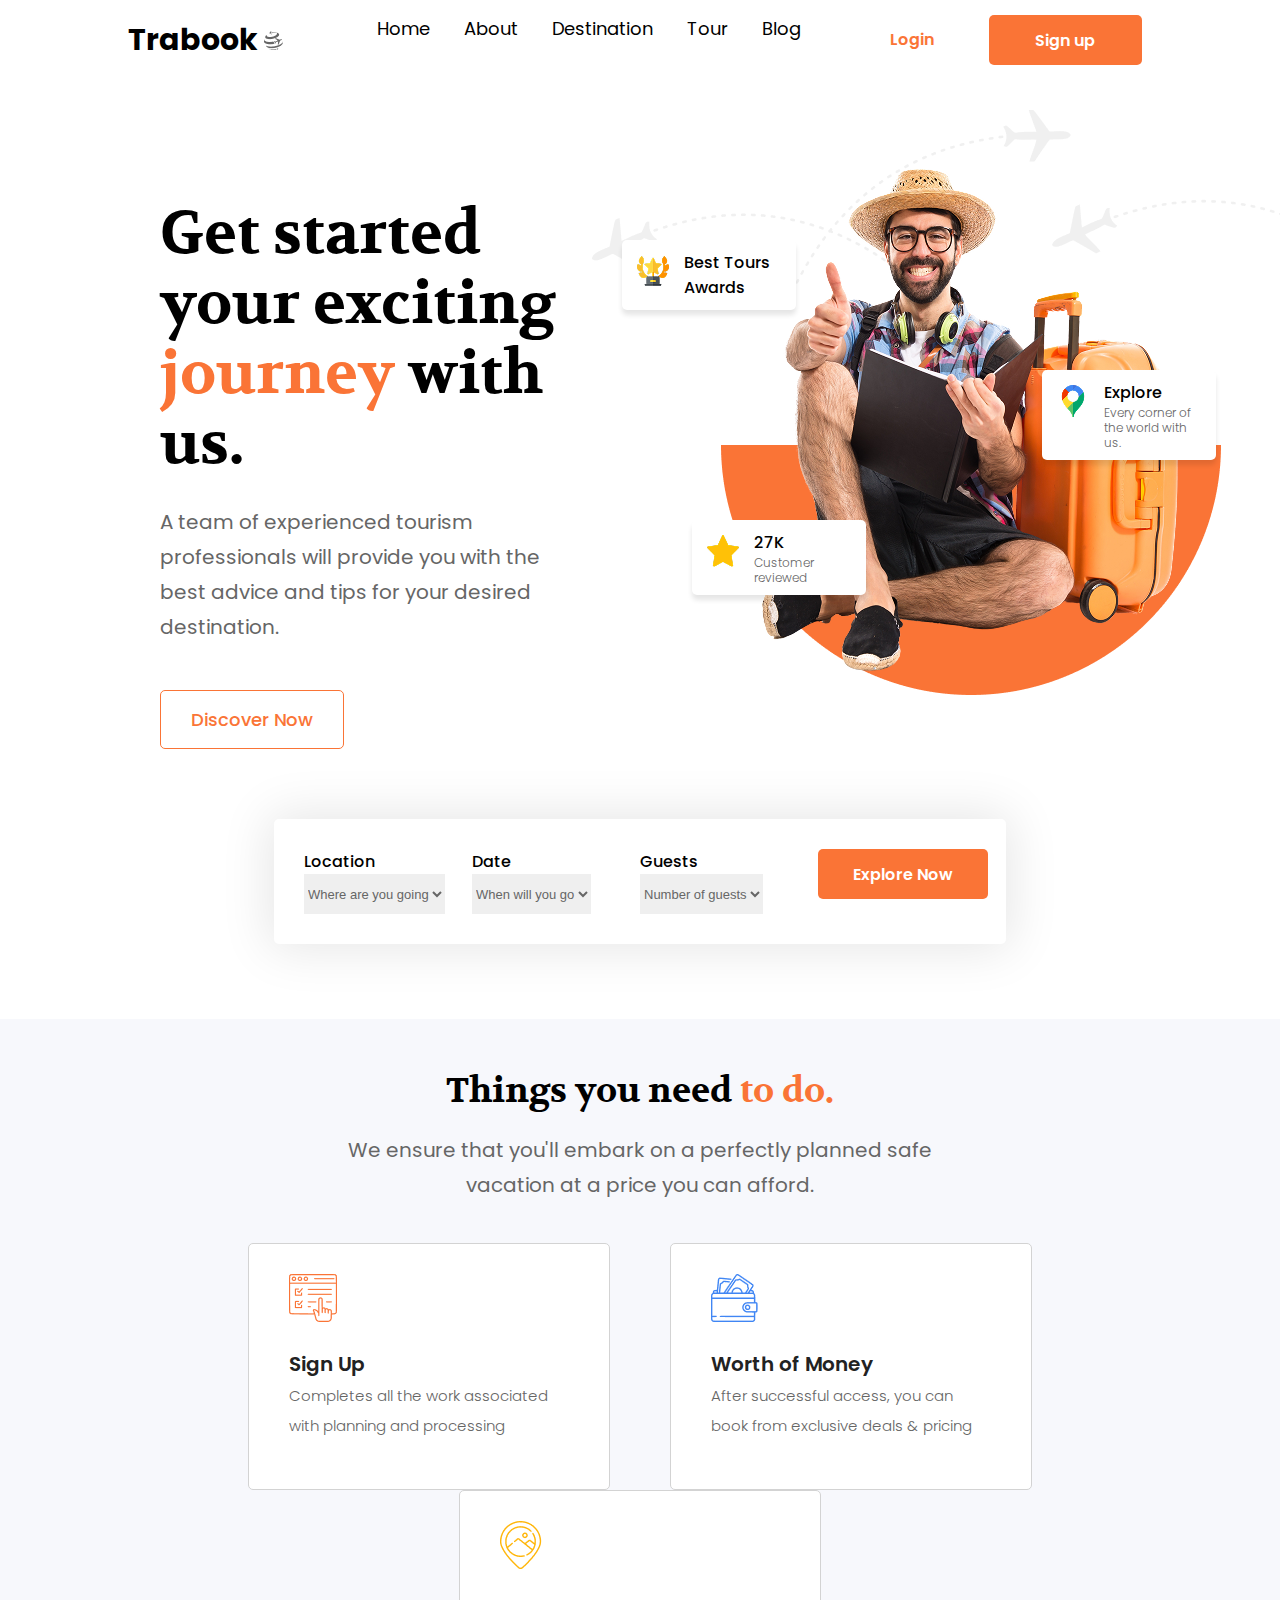
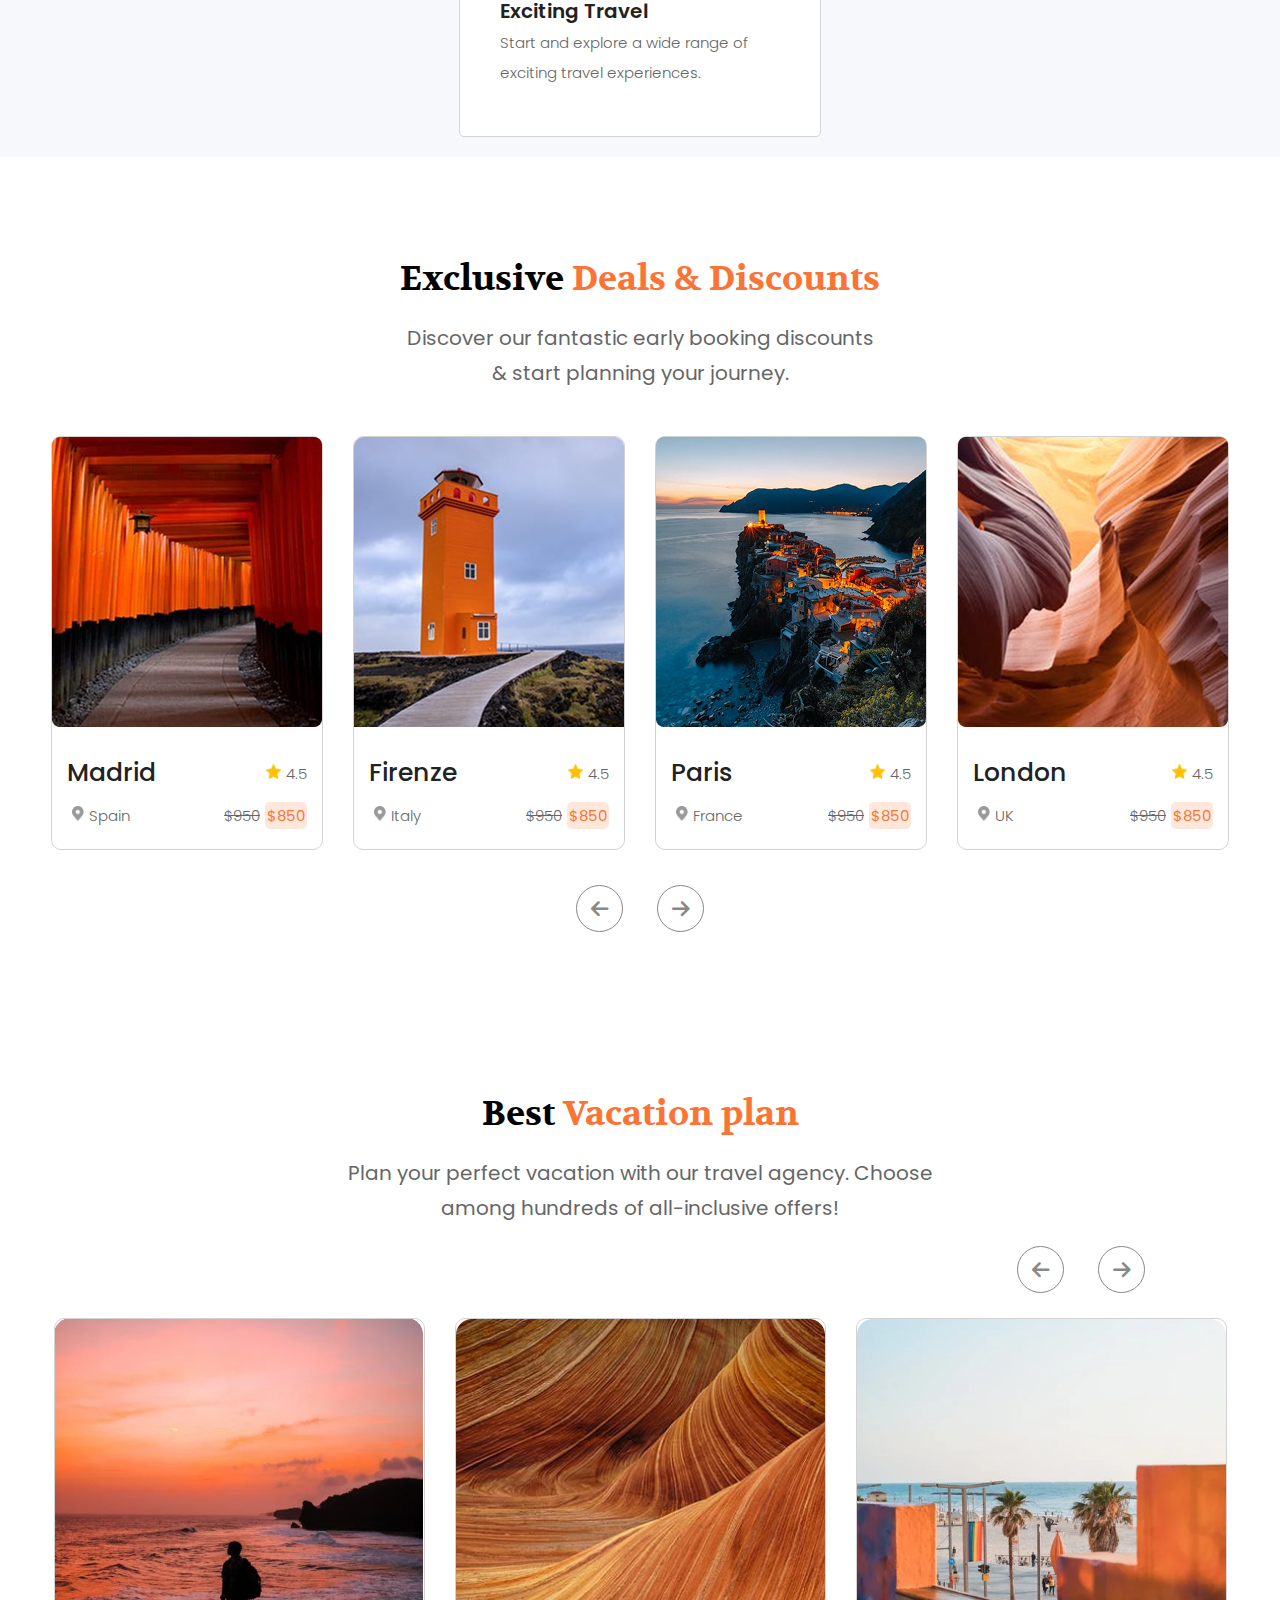
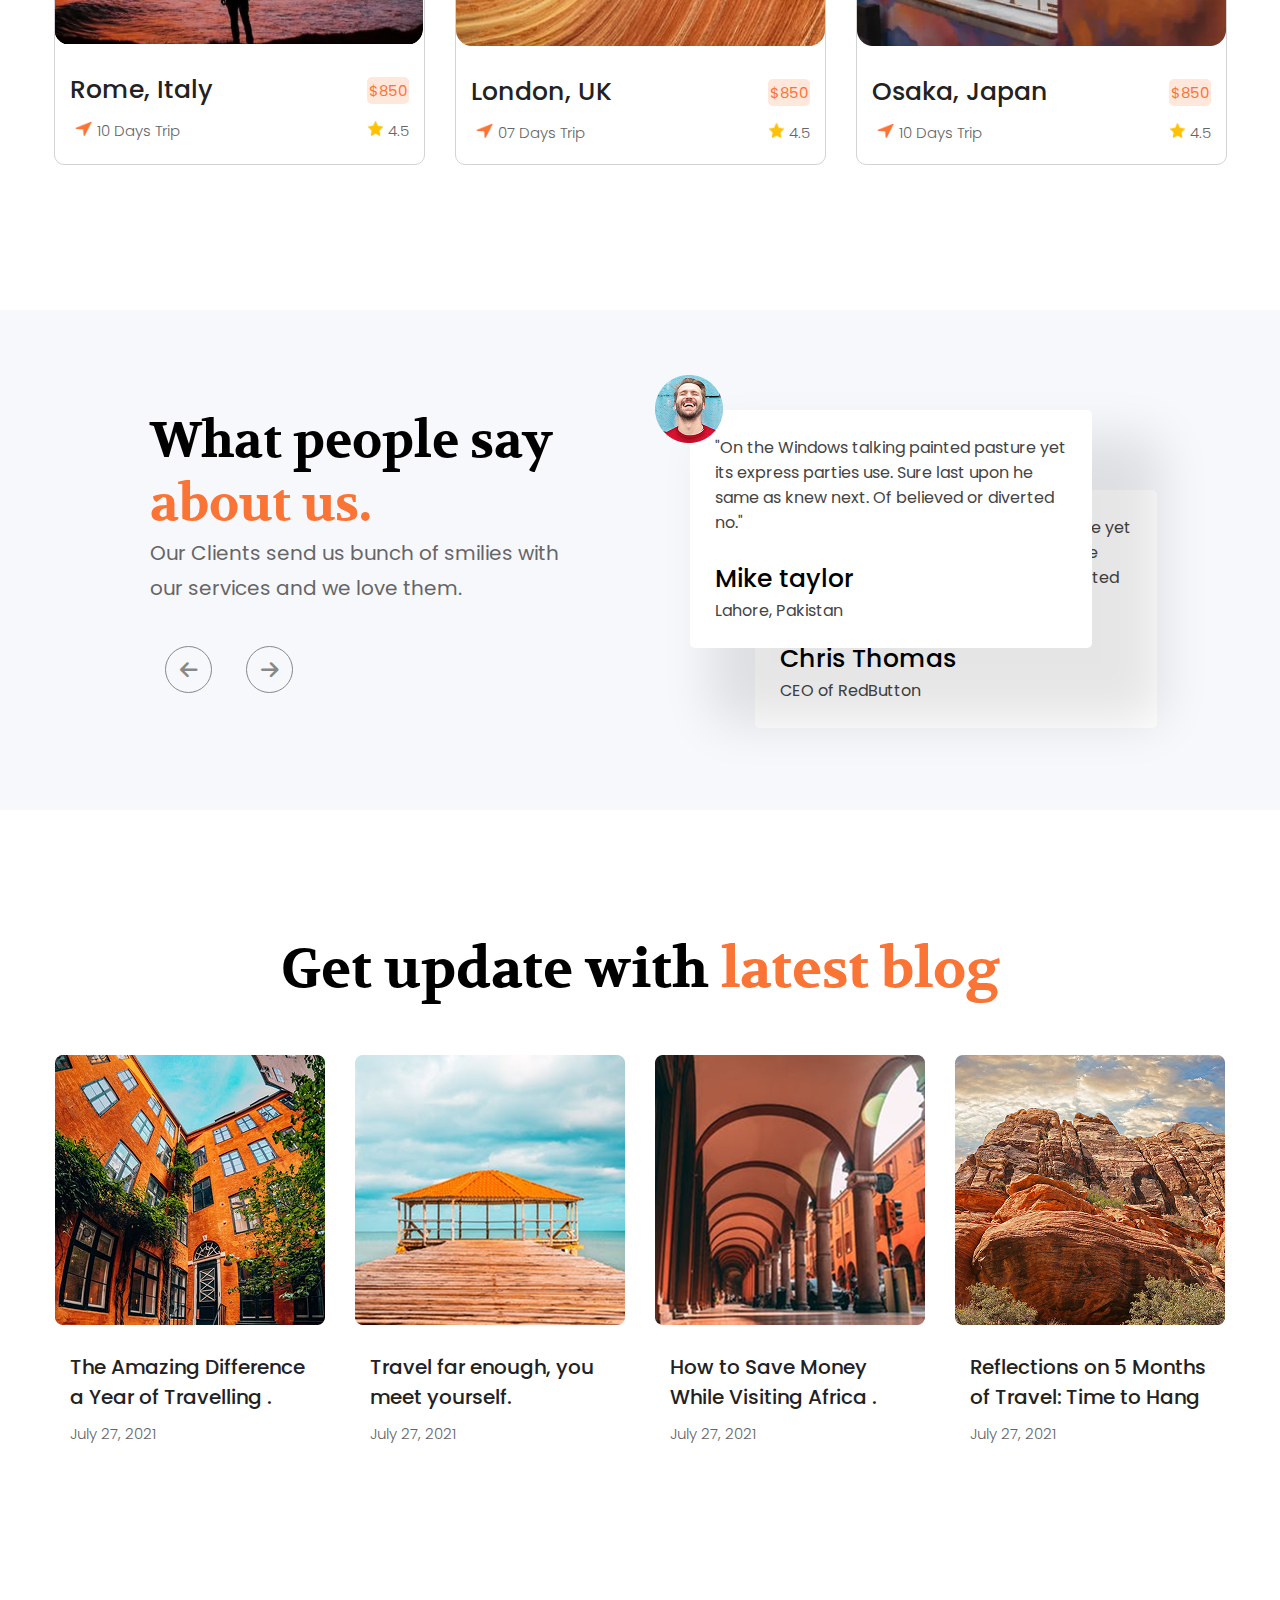
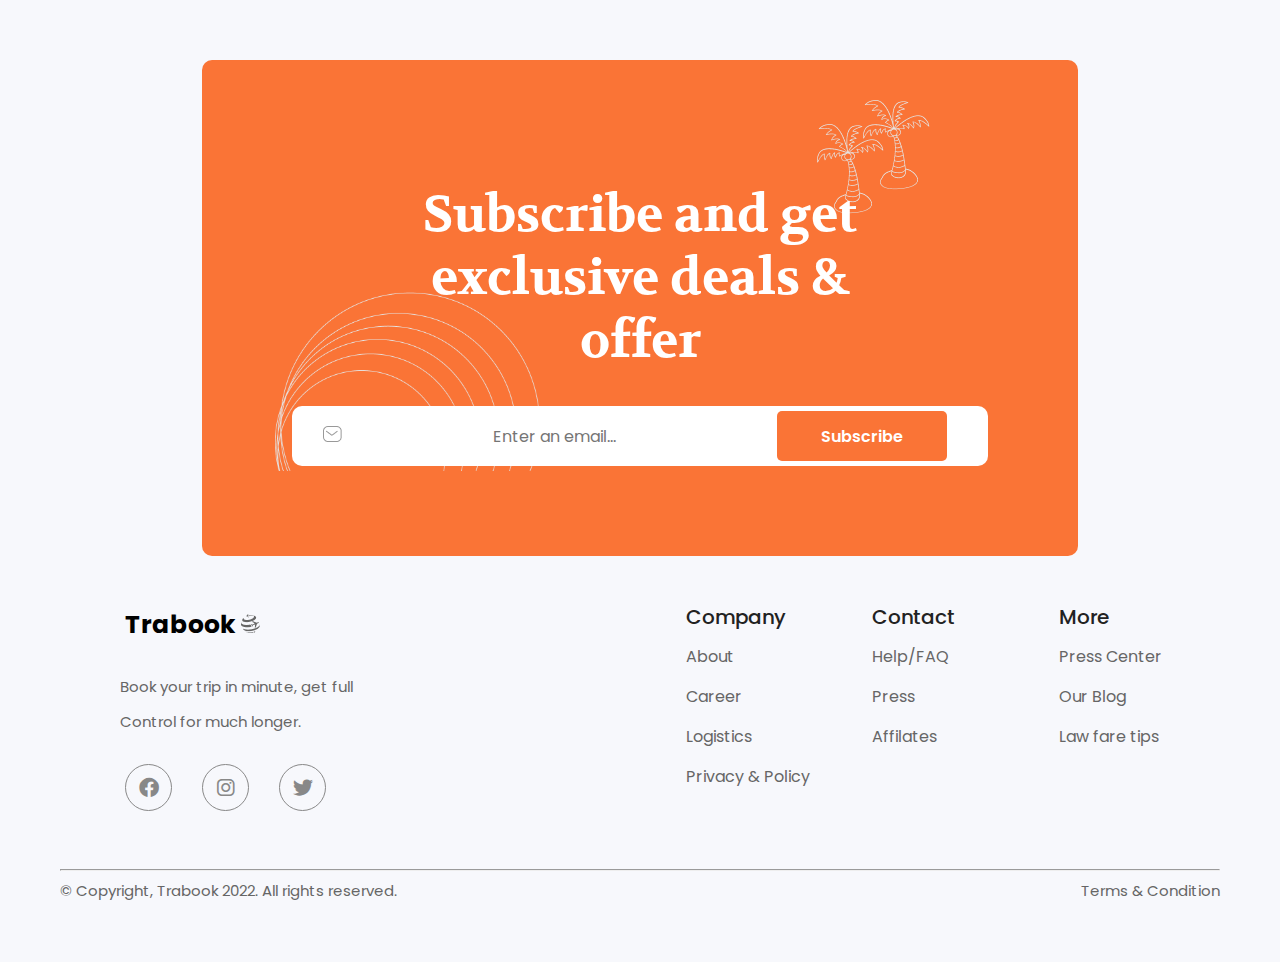
==== commit 74baea2e: "updated html/css task" ====
--- a/html-css-task/index.html
+++ b/html-css-task/index.html
@@ -342,17 +342,19 @@
     <footer>
         <section>
             <div class="subscribe">
+                <div>
+                    <img src="asserts/bg-circles.png" alt="bg-circles" class="bg-circles">
+                    <img src="asserts/bg-trees.png" alt="bg-trees" class="bg-trees">
+                </div>
+                <div class="subscribe-content">
                 <h1>Subscribe and get exclusive deals & offer</h1>
                 <form action="post">
                     <img src="asserts/mail-icon.png" alt="email" class="email-icon">
                     <input type="email" name="email" id="email" placeholder="Enter an email...">
                     <button class="btn-primary">Subscribe</button>
                 </form>
-            </div>
-            <!-- <div>
-                <img src="asserts/bg-circles.png" alt="bg-circles">
-                <img src="asserts/bg-trees.png" alt="bg-trees">
-            </div> -->
+                </div>
+            </div>
             <div class="footer-section">
                 <div class="footer-text">
                     <div class="logo">
--- a/html-css-task/styles.css
+++ b/html-css-task/styles.css
@@ -512,6 +512,7 @@
     border-radius: 10px;
     z-index: 1;
     top: -100px;
+    overflow: hidden;
 }
 
 footer .subscribe h1 {
@@ -524,6 +525,7 @@
 footer form {
     background-color: white;
     border-radius: 10px;
+    overflow: hidden;
 }
 
 footer input[type = "email"] {
@@ -565,3 +567,21 @@
     color: #666666;
     font-size: 15px;
 }
+
+.subscribe .subscribe-content {
+    position: relative;
+    z-index: 10;
+}
+
+footer .subscribe .bg-circles {
+    width: 25%;
+    position: absolute;
+    top: 230px;
+    left: 275px;
+}
+
+footer .subscribe .bg-trees {
+    position: absolute;
+    top: 100px;
+    right: 350px;
+}
